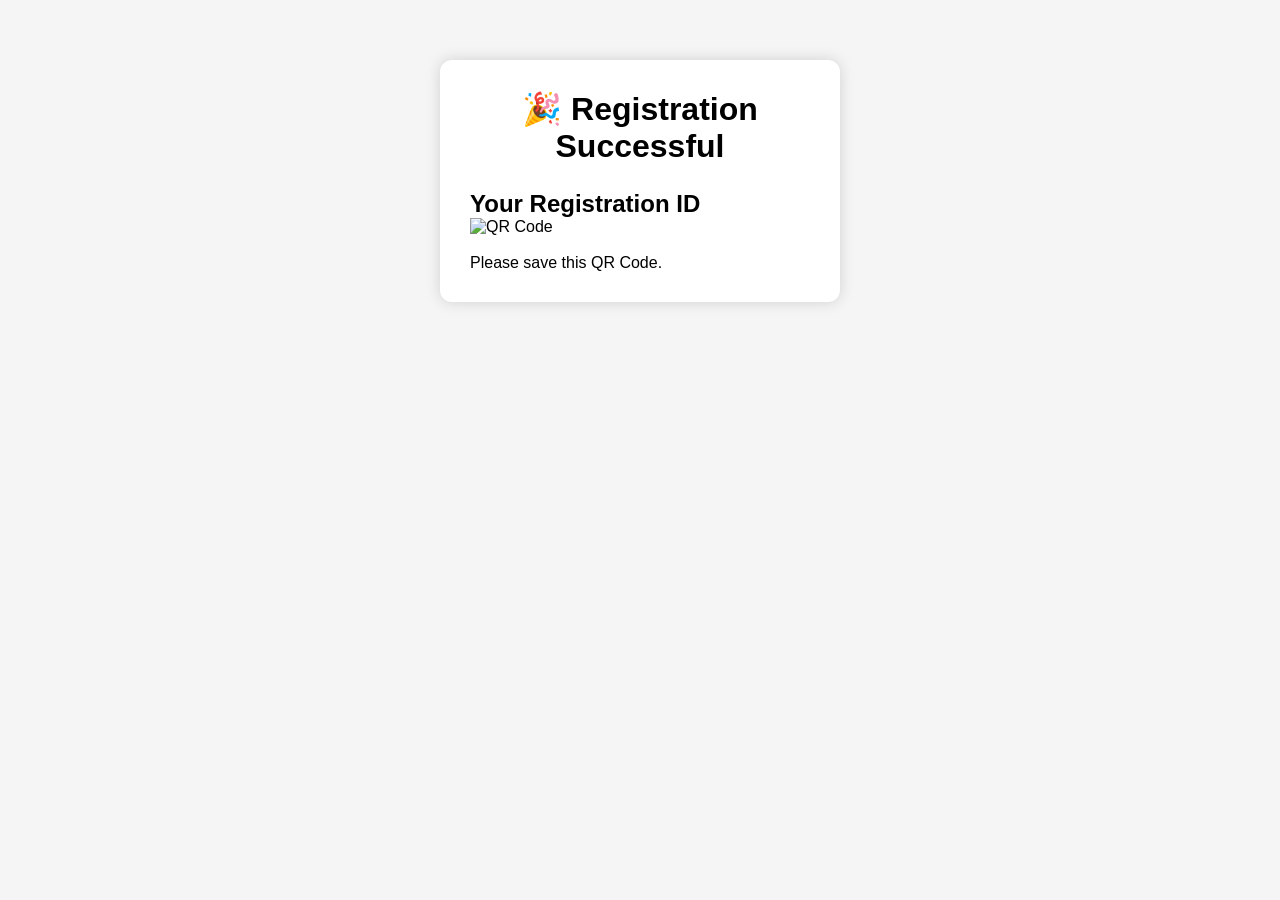
==== success.html @ b9a61ac9 "first commit" ====
<!DOCTYPE html>
<html lang="en">
<head>
    <meta charset="UTF-8">
    <meta name="viewport" content="width=device-width, initial-scale=1.0">
    <title>Registration Successful</title>
    <link rel="stylesheet" href="style.css">
</head>
<body>

<div class="container">

    <h1>🎉 Registration Successful</h1>

    <h2>Your Registration ID</h2>

    <h3 id="registrationId"></h3>

    <img id="qrImage" alt="QR Code">

    <br><br>

    <p>Please save this QR Code.</p>

</div>

<script src="success.js"></script>

</body>
</html>
---- style.css ----
*{
    margin:0;
    padding:0;
    box-sizing:border-box;
}

body{
    background:#f5f5f5;
    font-family:Arial, Helvetica, sans-serif;
}

.container{

    width:400px;
    margin:60px auto;
    background:white;
    padding:30px;
    border-radius:12px;
    box-shadow:0 0 15px rgba(0,0,0,.15);

}

h1{
    text-align:center;
    margin-bottom:25px;
}

input{
    width:100%;
    padding:12px;
    margin-bottom:15px;
    font-size:16px;
}
button{
    width:100%;
    padding:12px;
    font-size:16px;
    background:#2563eb;
    color:white;
    border:none;
    cursor:pointer;

}
button:hover{
    background:#1d4ed8;
}
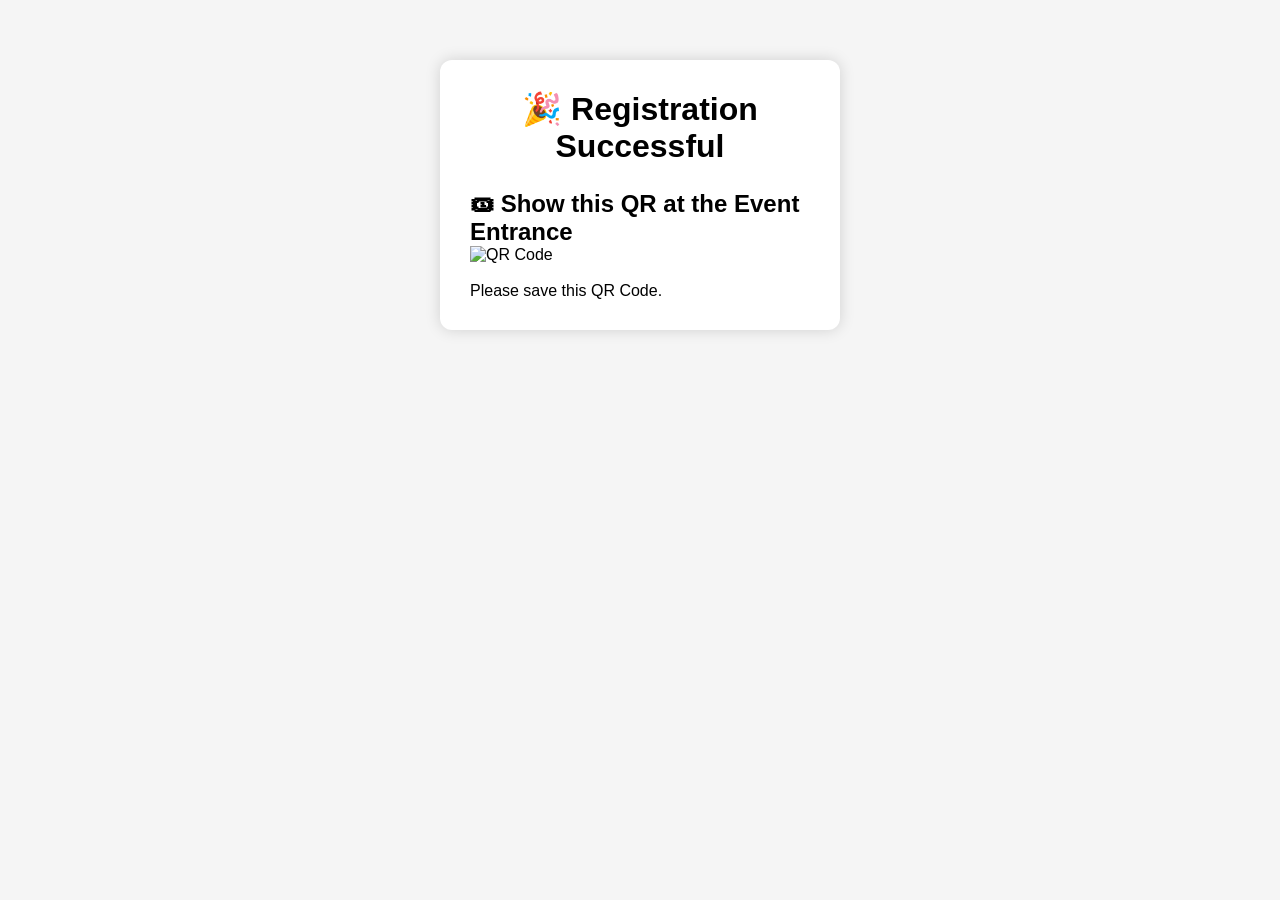
==== commit 60048a23: "id removed" ====
--- a/success.html
+++ b/success.html
@@ -11,10 +11,7 @@
 <div class="container">
 
     <h1>🎉 Registration Successful</h1>
-
-    <h2>Your Registration ID</h2>
-
-    <h3 id="registrationId"></h3>
+    <h2>🎟 Show this QR at the Event Entrance</h2>
 
     <img id="qrImage" alt="QR Code">
 
--- a/style.css
+++ b/style.css
@@ -45,3 +45,16 @@
     background:#1d4ed8;
 }
 
+#message {
+    margin-top: 15px;
+    text-align: center;
+    font-weight: bold;
+}
+
+.success {
+    color: green;
+}
+
+.error {
+    color: red;
+}
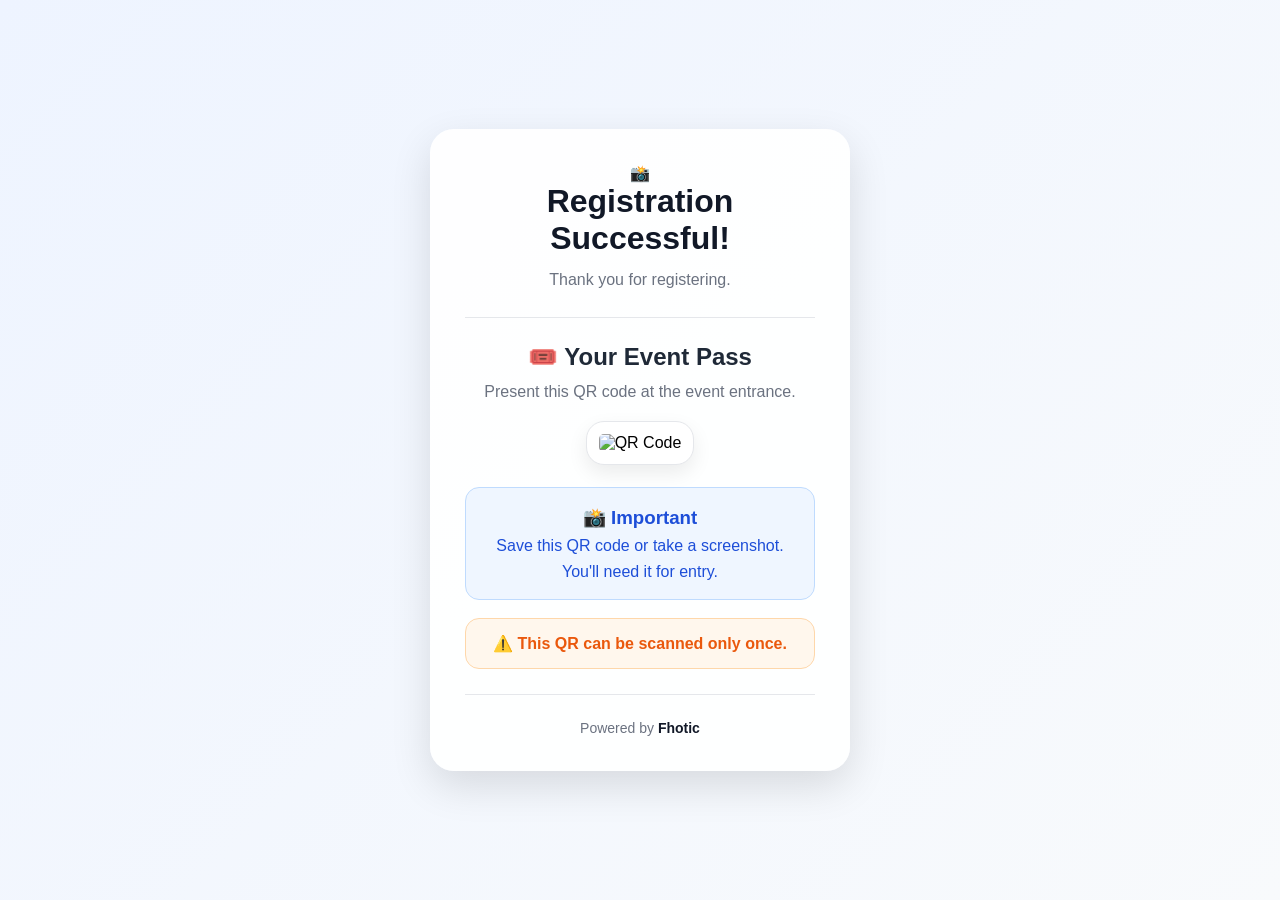
==== commit e95f9016: "ui changed" ====
--- a/success.html
+++ b/success.html
@@ -6,18 +6,58 @@
     <title>Registration Successful</title>
     <link rel="stylesheet" href="style.css">
 </head>
+
 <body>
 
 <div class="container">
 
-    <h1>🎉 Registration Successful</h1>
-    <h2>🎟 Show this QR at the Event Entrance</h2>
+    <!-- Event Logo -->
+    <div class="logo">
+        📸
+    </div>
+
+    <h1>Registration Successful!</h1>
+
+    <p class="subtitle">
+        Thank you for registering.
+    </p>
+
+    <div class="divider"></div>
+
+    <h2>🎟️ Your Event Pass</h2>
+
+    <p class="instruction">
+        Present this QR code at the event entrance.
+    </p>
 
     <img id="qrImage" alt="QR Code">
 
-    <br><br>
 
-    <p>Please save this QR Code.</p>
+    <div class="note">
+
+        <h3>📸 Important</h3>
+
+        <p>
+            Save this QR code or take a screenshot.
+        </p>
+
+        <p>
+            You'll need it for entry.
+        </p>
+
+    </div>
+
+    <div class="warning">
+
+        ⚠️ This QR can be scanned only once.
+
+    </div>
+
+    <div class="divider"></div>
+
+    <p class="footer">
+        Powered by <strong>Fhotic</strong> 
+    </p>
 
 </div>
 
--- a/style.css
+++ b/style.css
@@ -5,56 +5,172 @@
 }
 
 body{
-    background:#f5f5f5;
-    font-family:Arial, Helvetica, sans-serif;
+    font-family:Inter, Arial, Helvetica, sans-serif;
+    min-height:100vh;
+    display:flex;
+    justify-content:center;
+    align-items:center;
+    background:linear-gradient(135deg,#EEF4FF,#F8FAFC);
 }
 
 .container{
-
-    width:400px;
-    margin:60px auto;
-    background:white;
-    padding:30px;
-    border-radius:12px;
-    box-shadow:0 0 15px rgba(0,0,0,.15);
-
+    width:420px;
+    background:rgba(255,255,255,.95);
+    border-radius:24px;
+    padding:35px;
+    text-align:center;
+    box-shadow:0 15px 40px rgba(0,0,0,.12);
 }
 
 h1{
-    text-align:center;
-    margin-bottom:25px;
+    color:#111827;
+    margin-bottom:10px;
+    font-size:32px;
+}
+
+h2{
+    color:#1F2937;
+    margin-bottom:12px;
+}
+
+label{
+    display:block;
+    text-align:left;
+    margin-top:15px;
+    margin-bottom:6px;
+    font-weight:600;
+    color:#374151;
 }
 
 input{
     width:100%;
-    padding:12px;
-    margin-bottom:15px;
-    font-size:16px;
+    padding:14px;
+    border:1px solid #D1D5DB;
+    border-radius:12px;
+    font-size:15px;
+    transition:.3s;
 }
+
+input:focus{
+    outline:none;
+    border-color:#2563EB;
+    box-shadow:0 0 8px rgba(37,99,235,.2);
+}
+
 button{
     width:100%;
-    padding:12px;
+    margin-top:20px;
+    padding:14px;
+    border:none;
+    border-radius:12px;
+    background:#2563EB;
+    color:white;
     font-size:16px;
-    background:#2563eb;
-    color:white;
-    border:none;
+    font-weight:600;
     cursor:pointer;
-
-}
-button:hover{
-    background:#1d4ed8;
+    transition:.3s;
 }
 
-#message {
-    margin-top: 15px;
-    text-align: center;
-    font-weight: bold;
+button:hover{
+    background:#1D4ED8;
+    transform:translateY(-2px);
 }
 
-.success {
-    color: green;
+#message{
+    margin-top:15px;
+    text-align:center;
+    font-weight:600;
 }
 
-.error {
-    color: red;
+.success{
+    color:#16A34A;
+}
+
+.error{
+    color:#DC2626;
+}
+
+/* SUCCESS PAGE */
+
+.subtitle{
+    color:#6B7280;
+    margin-bottom:20px;
+    line-height:1.6;
+}
+
+.instruction{
+    color:#6B7280;
+    margin-bottom:20px;
+}
+
+#qrImage{
+    width:240px;
+    height:240px;
+    padding:12px;
+    background:white;
+    border-radius:18px;
+    border:1px solid #E5E7EB;
+    box-shadow:0 8px 20px rgba(0,0,0,.08);
+}
+
+.note{
+    margin-top:22px;
+    background:#EFF6FF;
+    border:1px solid #BFDBFE;
+    color:#1D4ED8;
+    padding:15px;
+    border-radius:14px;
+    line-height:1.6;
+}
+
+.warning{
+    margin-top:18px;
+    background:#FFF7ED;
+    border:1px solid #FED7AA;
+    color:#EA580C;
+    padding:15px;
+    border-radius:14px;
+    font-weight:600;
+}
+
+.footer{
+    margin-top:25px;
+    color:#6B7280;
+    font-size:14px;
+}
+
+.footer strong{
+    color:#111827;
+}
+
+.divider{
+    height:1px;
+    background:#E5E7EB;
+    margin:25px 0;
+}
+
+/* VERIFY PAGE */
+
+.ticket{
+    padding:25px;
+    border-radius:18px;
+    margin-top:15px;
+}
+
+.valid{
+    background:#ECFDF5;
+    border:2px solid #10B981;
+    color:#065F46;
+}
+
+.used{
+    background:#FFF7ED;
+    border:2px solid #F59E0B;
+    color:#92400E;
+}
+
+.invalid{
+    background:#FEF2F2;
+    border:2px solid #EF4444;
+    color:#991B1B;
 }
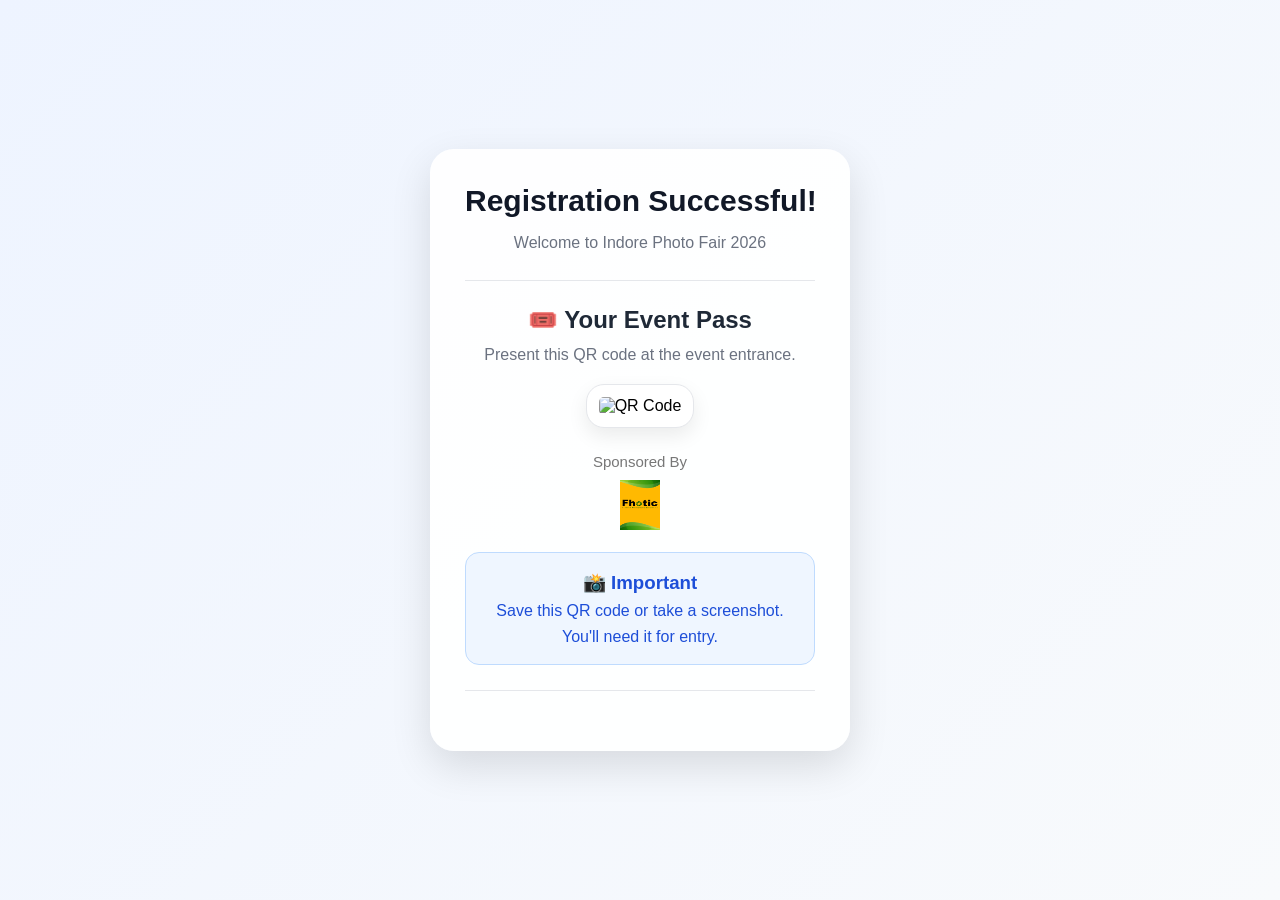
==== commit fde64a7d: "text changed" ====
--- a/success.html
+++ b/success.html
@@ -11,15 +11,12 @@
 
 <div class="container">
 
-    <!-- Event Logo -->
-    <div class="logo">
-        📸
-    </div>
 
-    <h1>Registration Successful!</h1>
+
+    <h1 class="success-title">Registration Successful!</h1>
 
     <p class="subtitle">
-        Thank you for registering.
+        Welcome to Indore Photo Fair 2026
     </p>
 
     <div class="divider"></div>
@@ -31,6 +28,9 @@
     </p>
 
     <img id="qrImage" alt="QR Code">
+        <div class="sponsor">
+    <p class="sponsor-text">Sponsored By</p>
+    <img src="/fhotic.jpg" alt="Fhotic" class="sponsor-logo">
 
 
     <div class="note">
@@ -46,20 +46,12 @@
         </p>
 
     </div>
-
-    <div class="warning">
-
-        ⚠️ This QR can be scanned only once.
-
-    </div>
-
     <div class="divider"></div>
 
-    <p class="footer">
-        Powered by <strong>Fhotic</strong> 
-    </p>
+   
+</div>
 
-</div>
+
 
 <script src="success.js"></script>
 
--- a/style.css
+++ b/style.css
@@ -123,15 +123,6 @@
     line-height:1.6;
 }
 
-.warning{
-    margin-top:18px;
-    background:#FFF7ED;
-    border:1px solid #FED7AA;
-    color:#EA580C;
-    padding:15px;
-    border-radius:14px;
-    font-weight:600;
-}
 
 .footer{
     margin-top:25px;
@@ -173,4 +164,34 @@
     background:#FEF2F2;
     border:2px solid #EF4444;
     color:#991B1B;
+}
+.success-title{
+    font-size:30px;
+    font-weight:700;
+    white-space:nowrap;
+    margin-bottom:12px;
+}
+.sponsor{
+    margin-top:25px;
+    text-align:center;
+}
+
+.sponsor-text{
+    color:#777;
+    font-size:15px;
+    margin-bottom:10px;
+}
+
+.sponsor-logo{
+    width:40px;
+    height:50px;
+    margin:auto;
+    display:block;
+}
+
+.tagline{
+    margin-top:8px;
+    font-size:14px;
+    color:#4b5563;
+    letter-spacing:.5px;
 }
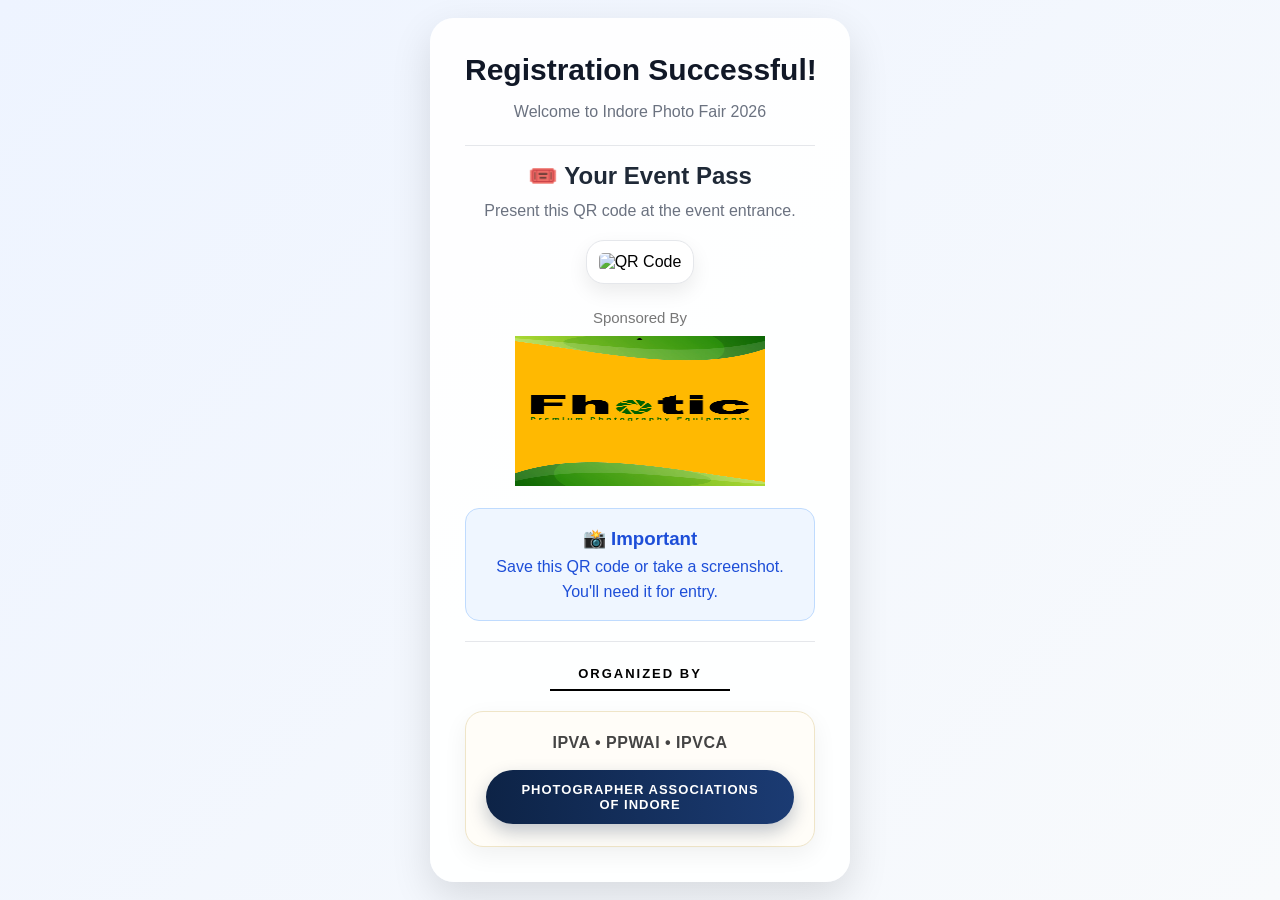
==== commit 360de21c: "updated footer" ====
--- a/success.html
+++ b/success.html
@@ -48,9 +48,25 @@
     </div>
     <div class="divider"></div>
 
-   
+    <div class="event-footer">
+
+    <p class="footer-title">Organized By</p>
+
+    <div class="association-card">
+
+        <p class="association-names">
+            IPVA • PPWAI • IPVCA
+        </p>
+
+        <div class="association-strip">
+            PHOTOGRAPHER ASSOCIATIONS OF INDORE
+        </div>
+
+    </div>
+
 </div>
 
+</div>
 
 
 <script src="success.js"></script>
--- a/style.css
+++ b/style.css
@@ -136,8 +136,8 @@
 
 .divider{
     height:1px;
-    background:#E5E7EB;
-    margin:25px 0;
+    background:#e5e7eb;
+    margin:20px 0 16px;
 }
 
 /* VERIFY PAGE */
@@ -183,8 +183,8 @@
 }
 
 .sponsor-logo{
-    width:40px;
-    height:50px;
+    width:250px;
+    height: 150px;
     margin:auto;
     display:block;
 }
@@ -194,4 +194,50 @@
     font-size:14px;
     color:#4b5563;
     letter-spacing:.5px;
+}
+.event-footer{
+    margin-top:0;
+    padding-top:0;
+    text-align:center;
+}
+
+.footer-title{
+    display:inline-block;
+    padding:8px 28px;
+    font-size:13px;
+    font-weight:700;
+    letter-spacing:2px;
+    text-transform:uppercase;
+    color:black;
+    border-bottom:2px solid black;
+    margin-bottom:20px;
+}
+
+.association-card{
+    background:#fffdf8;
+    border:1px solid #efe5c8;
+    border-radius:18px;
+    padding:22px 20px;
+    box-shadow:0 8px 24px rgba(0,0,0,.06);
+}
+
+.association-names{
+    font-size:16px;
+    font-weight:600;
+    color:#444;
+    letter-spacing:.5px;
+    margin-bottom:18px;
+}
+
+.association-strip{
+    display:inline-block;
+    background:linear-gradient(90deg,#0d2346,#1b3b73);
+    color:white;
+    padding:12px 30px;
+    border-radius:999px;
+    font-size:13px;
+    font-weight:700;
+    letter-spacing:1px;
+    text-transform:uppercase;
+    box-shadow:0 8px 18px rgba(13,35,70,.25);
 }
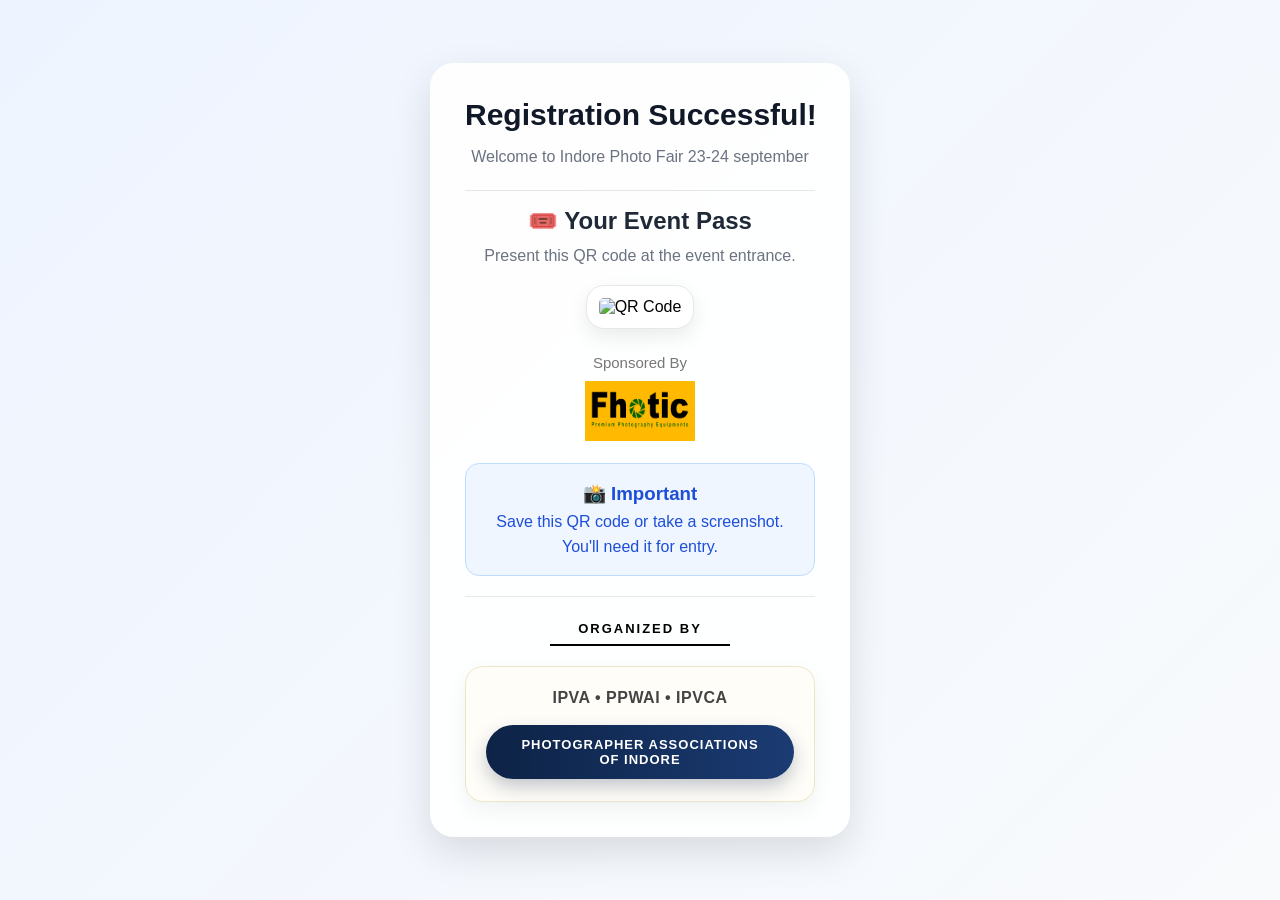
==== commit 90396fd1: "success-check logo" ====
--- a/success.html
+++ b/success.html
@@ -16,7 +16,7 @@
     <h1 class="success-title">Registration Successful!</h1>
 
     <p class="subtitle">
-        Welcome to Indore Photo Fair 2026
+        Welcome to Indore Photo Fair 23-24 september
     </p>
 
     <div class="divider"></div>
@@ -30,7 +30,7 @@
     <img id="qrImage" alt="QR Code">
         <div class="sponsor">
     <p class="sponsor-text">Sponsored By</p>
-    <img src="/fhotic.jpg" alt="Fhotic" class="sponsor-logo">
+    <img src="/photo.jpg" alt="Fhotic" class="sponsor-logo">
 
 
     <div class="note">
--- a/style.css
+++ b/style.css
@@ -183,8 +183,8 @@
 }
 
 .sponsor-logo{
-    width:250px;
-    height: 150px;
+    width:110px;
+    height: 60px;
     margin:auto;
     display:block;
 }
@@ -240,4 +240,24 @@
     letter-spacing:1px;
     text-transform:uppercase;
     box-shadow:0 8px 18px rgba(13,35,70,.25);
+}
+.ticket.valid{
+    display:flex;
+    flex-direction:column;
+    align-items:center;
+    justify-content:center;
+    text-align:center;
+    gap:12px;
+}
+
+.ticket.valid video{
+    width:120px;
+    height:120px;
+    object-fit:contain;
+}
+
+.ticket.valid h1{
+    margin:0;
+    font-size:42px;
+    font-weight:800;
 }
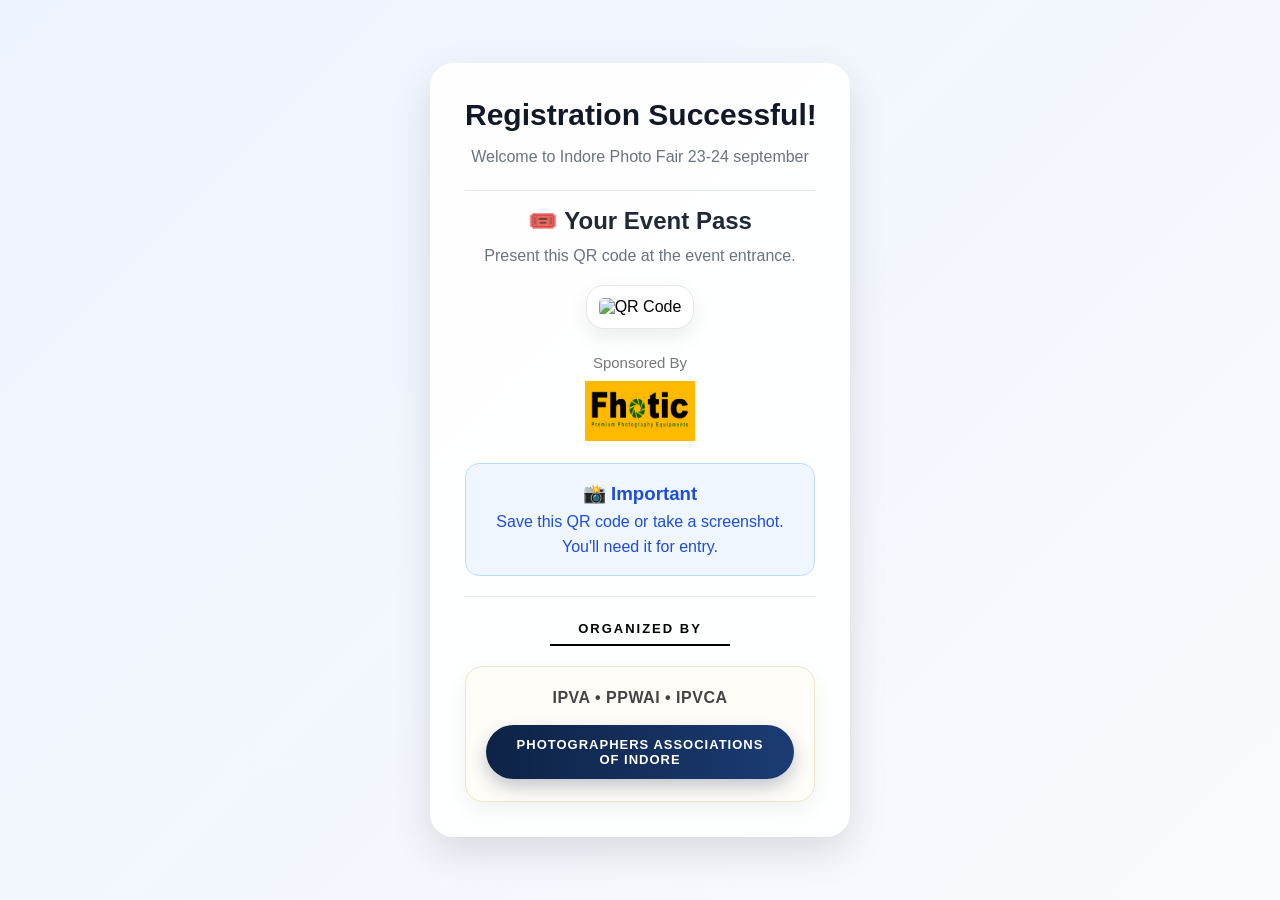
==== commit e632cbaa: "footer text changed" ====
--- a/success.html
+++ b/success.html
@@ -59,7 +59,7 @@
         </p>
 
         <div class="association-strip">
-            PHOTOGRAPHER ASSOCIATIONS OF INDORE
+            PHOTOGRAPHERS ASSOCIATIONS OF INDORE
         </div>
 
     </div>
--- a/style.css
+++ b/style.css
@@ -241,23 +241,44 @@
     text-transform:uppercase;
     box-shadow:0 8px 18px rgba(13,35,70,.25);
 }
+/* ===== VERIFIED PAGE ===== */
+
+/* VERIFIED CARD */
+
 .ticket.valid{
     display:flex;
     flex-direction:column;
+    justify-content:center;
     align-items:center;
-    justify-content:center;
-    text-align:center;
-    gap:12px;
-}
-
-.ticket.valid video{
+    text-align:center;
+
+    width:100%;
+    padding:30px 20px;
+
+    background:#ECFDF5;
+    border:2px solid #22C55E;
+    border-radius:20px;
+
+    overflow:hidden;
+}
+
+.success-icon{
+    display:block;
     width:120px;
-    height:120px;
+    max-width:100%;
+    height:auto;
+    margin:0 auto 20px;
     object-fit:contain;
 }
 
 .ticket.valid h1{
+    font-size:36px;
+    color:#16A34A;
+    font-weight:800;
     margin:0;
-    font-size:42px;
-    font-weight:800;
+}
+
+.ticket.valid p{
+    margin-top:8px;
+    color:#4B5563;
 }
